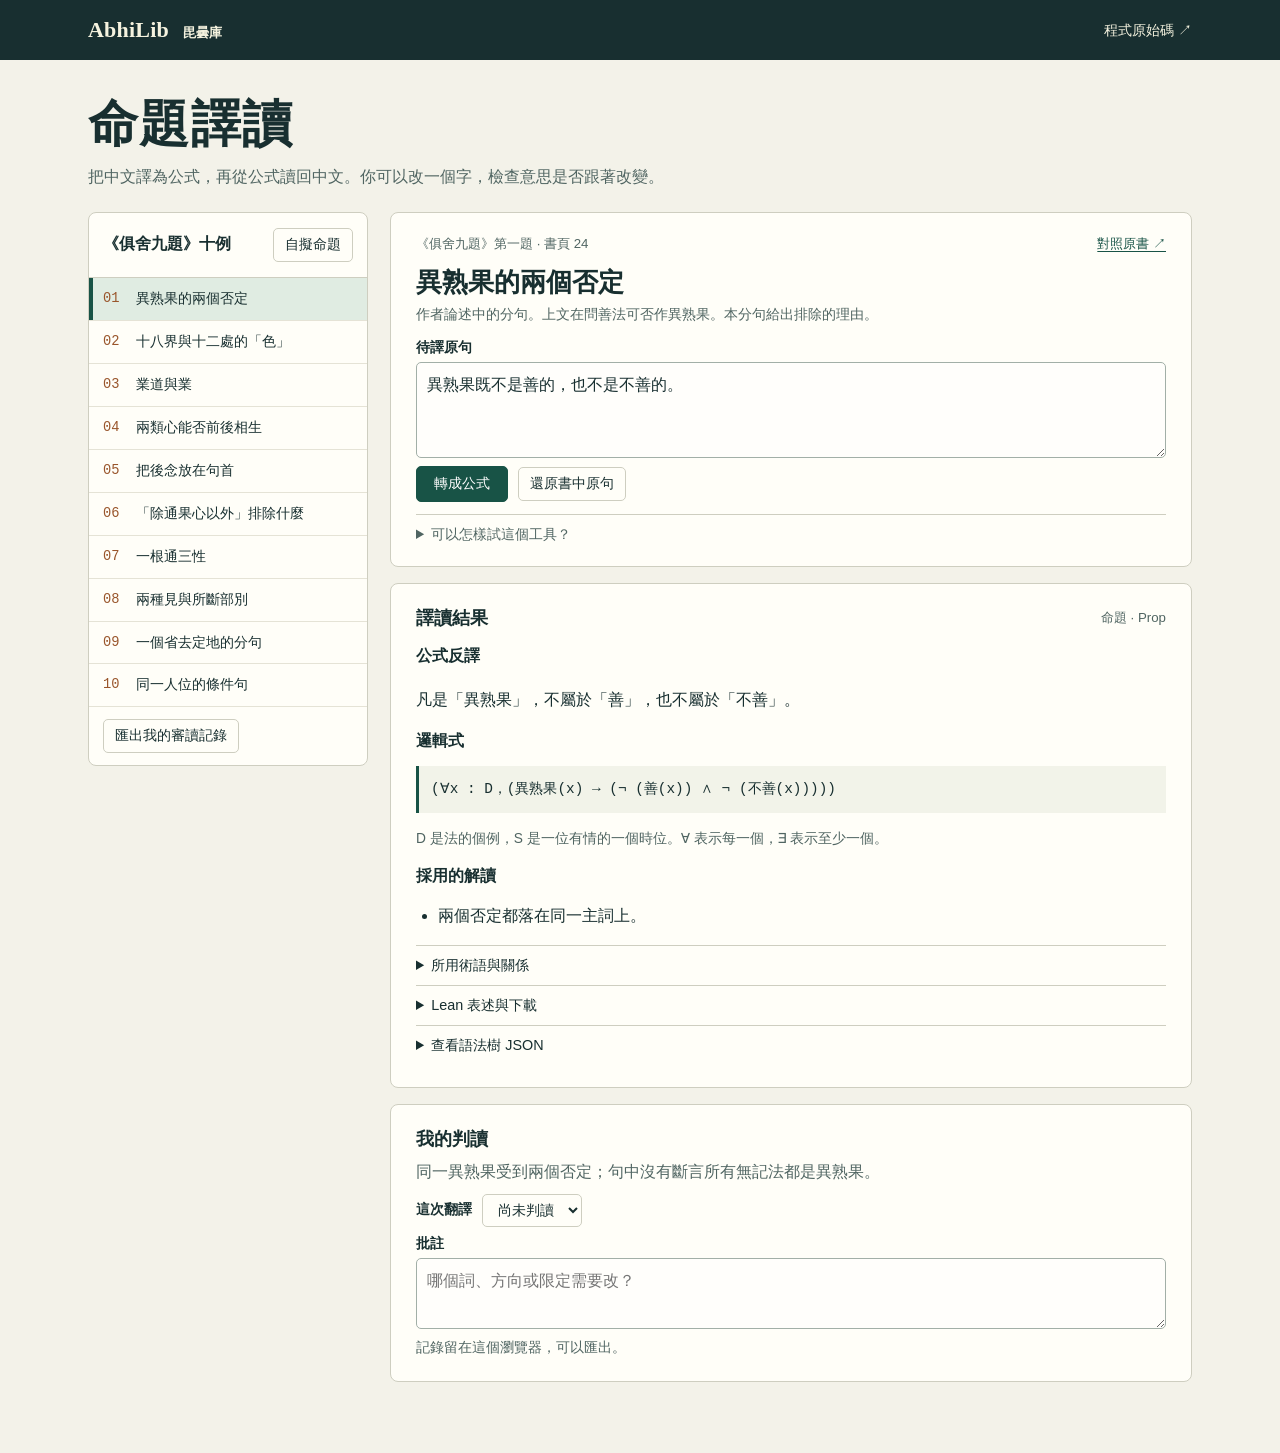
==== docs/translate/index.html @ a27d21ad "Add a standalone Chinese-to-Lean reading tool with ten sourced passages from 俱舍九題" ====
<!doctype html><html lang="zh-Hant"><head>
<meta charset="utf-8"><meta name="viewport" content="width=device-width,initial-scale=1">
<meta name="description" content="逐句檢查《俱舍九題》的中文如何轉為公式，並改寫原句重試。">
<title>命題譯讀 · AbhiLib 毘曇庫</title><link rel="stylesheet" href="style.css">
</head><body>
<header><div class="head"><a href="../" class="brand">AbhiLib <span>毘曇庫</span></a><a href="https://github.com/wanglu2016/abhilib-gpt/tree/main/docs/translate">程式原始碼 ↗</a></div></header>
<main><div class="intro"><h1>命題譯讀</h1><p>把中文譯為公式，再從公式讀回中文。你可以改一個字，檢查意思是否跟著改變。</p></div>
<div class="workspace"><nav aria-label="選擇書中命題"><div class="navhead"><h2>《俱舍九題》十例</h2><button id="blank">自擬命題</button></div><div id="list"></div><button class="export" id="export">匯出我的審讀記錄</button></nav>
<article><section class="paper"><div class="bar"><span id="source"></span><a id="pdf" target="_blank" rel="noopener">對照原書 ↗</a></div>
<h2 id="title"></h2><div id="provenance"></div><label for="input">待譯原句</label><textarea id="input" rows="3" maxlength="600" spellcheck="false"></textarea>
<p id="original" class="panelnote" hidden></p><div class="actions"><button id="convert" class="primary">轉成公式</button><button id="restore">還原書中原句</button></div>
<div id="context"></div><details class="help"><summary>可以怎樣試這個工具？</summary>
<p>可用書中詞彙另組分類、存在、成就及前後心等句。試把「有業道非業」改成「業道非業」，或在自擬命題輸入「阿那含只成就無漏初靜慮」。兩種語義可選時，先比較候選反譯，再決定取哪一種。</p>
<p>公式以「法的個例」與「人於一時」為論域。「能」在容許的情形中尋找實例。詞表逐項給出解釋，有些概念仍以分類標記表示。每次轉換都可以審讀或匯出。</p></details></section>
<section class="paper results" aria-live="polite"><div class="bar"><h2>譯讀結果</h2><span id="status"></span></div><div id="output"></div></section>
<section id="review" class="paper"><h2>我的判讀</h2><p id="check"></p><div class="reviewrow"><label for="judgment">這次翻譯</label><select id="judgment"><option value="">尚未判讀</option><option>符合原意</option><option>需要修改</option><option>尚難判定</option></select></div><label for="comment">批註</label><textarea id="comment" rows="2" placeholder="哪個詞、方向或限定需要改？"></textarea><small>記錄留在這個瀏覽器，可以匯出。</small></section>
</article></div>
</main><script type="module" src="app.mjs"></script></body></html>
---- docs/translate/style.css ----
:root{color-scheme:light;--paper:#fffef8;--ink:#182f30;--green:#185346;--line:#cecec0;--muted:#506562;--rust:#99552b;font-family:"Source Sans 3","PingFang TC","Microsoft JhengHei",sans-serif;color:var(--ink);background:#f3f2e9}*{box-sizing:border-box}body{margin:0}header{background:var(--ink);color:#fff}a{color:var(--green);text-underline-offset:3px}header a{color:#f5f3df;text-decoration:none}.head,main{max-width:1160px;margin:auto;padding:0 28px}.head{display:flex;justify-content:space-between;align-items:center;height:60px;font-size:.88rem}.brand{font:600 22px Georgia,serif;letter-spacing:.01em}.brand span{font-size:.84rem;margin-left:8px}.intro{padding:31px 0 21px}.intro p,p{line-height:1.68}.intro p{margin:6px 0 0;color:var(--muted)}h1,h2,h3{margin:0}h1,#title{font-family:"Noto Serif TC","Songti TC",serif}h1{font-size:clamp(2rem,4vw,3.1rem);letter-spacing:.03em}h2{font-size:1.13rem}h3{font-size:.97rem;margin:16px 0 6px}.workspace{display:grid;grid-template-columns:minmax(220px,280px) minmax(0,1fr);gap:22px;align-items:start;padding-bottom:55px}nav,.paper{background:var(--paper);border:1px solid var(--line);border-radius:8px}.paper{padding:22px 25px;margin-bottom:16px}.navhead,.bar,.actions,.reviewrow{display:flex;align-items:center;justify-content:space-between;gap:10px}.navhead{padding:15px 14px;border-bottom:1px solid var(--line)}.navhead h2{font-size:1rem}.bar{font-size:.83rem;color:var(--muted)}.bar h2{color:var(--ink)}#title{font-size:1.65rem;margin:12px 0 4px}#provenance,#context,small{font-size:.86rem;color:var(--muted);line-height:1.6}#provenance{margin-bottom:13px}#context{margin-top:12px}.item{display:grid;grid-template-columns:2em 1fr;gap:5px;text-align:left;width:100%;border:0;border-radius:0;border-bottom:1px solid #e5e3d6;padding:11px 14px;line-height:1.45}.item.active{background:#e0ece2;box-shadow:inset 4px 0 var(--green)}.item span{font-family:monospace;color:var(--rust)}button,select{font:inherit;font-size:.86rem;color:var(--ink);background:transparent;border:1px solid var(--line);border-radius:5px;padding:7px 11px;cursor:pointer}.item:hover,button:hover{background:#edf0e6}button:focus-visible,a:focus-visible,textarea:focus-visible,select:focus-visible{outline:3px solid #4f8978;outline-offset:2px}.primary{background:var(--green);color:white;border-color:var(--green);padding:8px 17px}.primary:hover{background:#163f36}.actions{justify-content:flex-start;margin-top:8px}.export{margin:12px 14px}.bar a{white-space:nowrap}textarea{display:block;width:100%;resize:vertical;background:#fffefb;color:var(--ink);border:1px solid #a2afa7;border-radius:5px;padding:10px;font:inherit;line-height:1.55}label{display:block;font-size:.86rem;margin:8px 0 5px;font-weight:600}pre{white-space:pre-wrap;overflow-wrap:anywhere;background:#f2f3e9;border-left:3px solid var(--green);padding:12px;font:0.9rem/1.6 "IBM Plex Mono",monospace}.translation{font-size:1.03rem;line-height:1.85;overflow-wrap:anywhere}.panelnote{background:#f7f0dc;border-left:3px solid #ba854c;padding:10px 13px}.choices{display:flex;flex-wrap:wrap;gap:8px;margin:8px 0}.choices button{text-align:left}.muted{color:var(--muted)}details{border-top:1px solid var(--line);padding:10px 0}summary{cursor:pointer;font-size:.9rem}dl{display:grid;grid-template-columns:minmax(90px,auto) 1fr;gap:6px 12px;font-size:.85rem;line-height:1.6}dt{font-weight:600}dd{margin:0}ul{line-height:1.65;padding-left:22px}.reviewrow{justify-content:flex-start}.reviewrow label{margin:0}#review p{color:var(--muted);margin:8px 0}#review small{display:block;margin-top:8px}button:disabled{opacity:.55;cursor:default}[hidden]{display:none!important}
@media(max-width:760px){.head,main{padding:0 15px}.workspace{display:flex;flex-direction:column;gap:14px}.workspace>*{width:100%}.intro{padding:23px 0 12px}.paper{padding:17px}.navhead{padding:9px 12px}#list{display:flex;overflow-x:auto}#list .item{min-width:154px;width:auto;border-right:1px solid var(--line);font-size:.82rem;padding:9px}.export{margin:7px 12px}.bar{align-items:flex-start}dl{display:block}dd{margin-bottom:6px}.head{height:46px}}

.help{margin-top:12px;padding-bottom:0;color:var(--muted)}.help p,.candidate p{font-size:.9rem}.candidate{border:1px solid var(--line);border-radius:5px;padding:12px;width:100%}.candidate button{font-weight:600;color:var(--green)}.candidate details{padding-bottom:0}.candidate p{margin:8px 0}.choices{display:grid}.panelnote{overflow-wrap:anywhere}
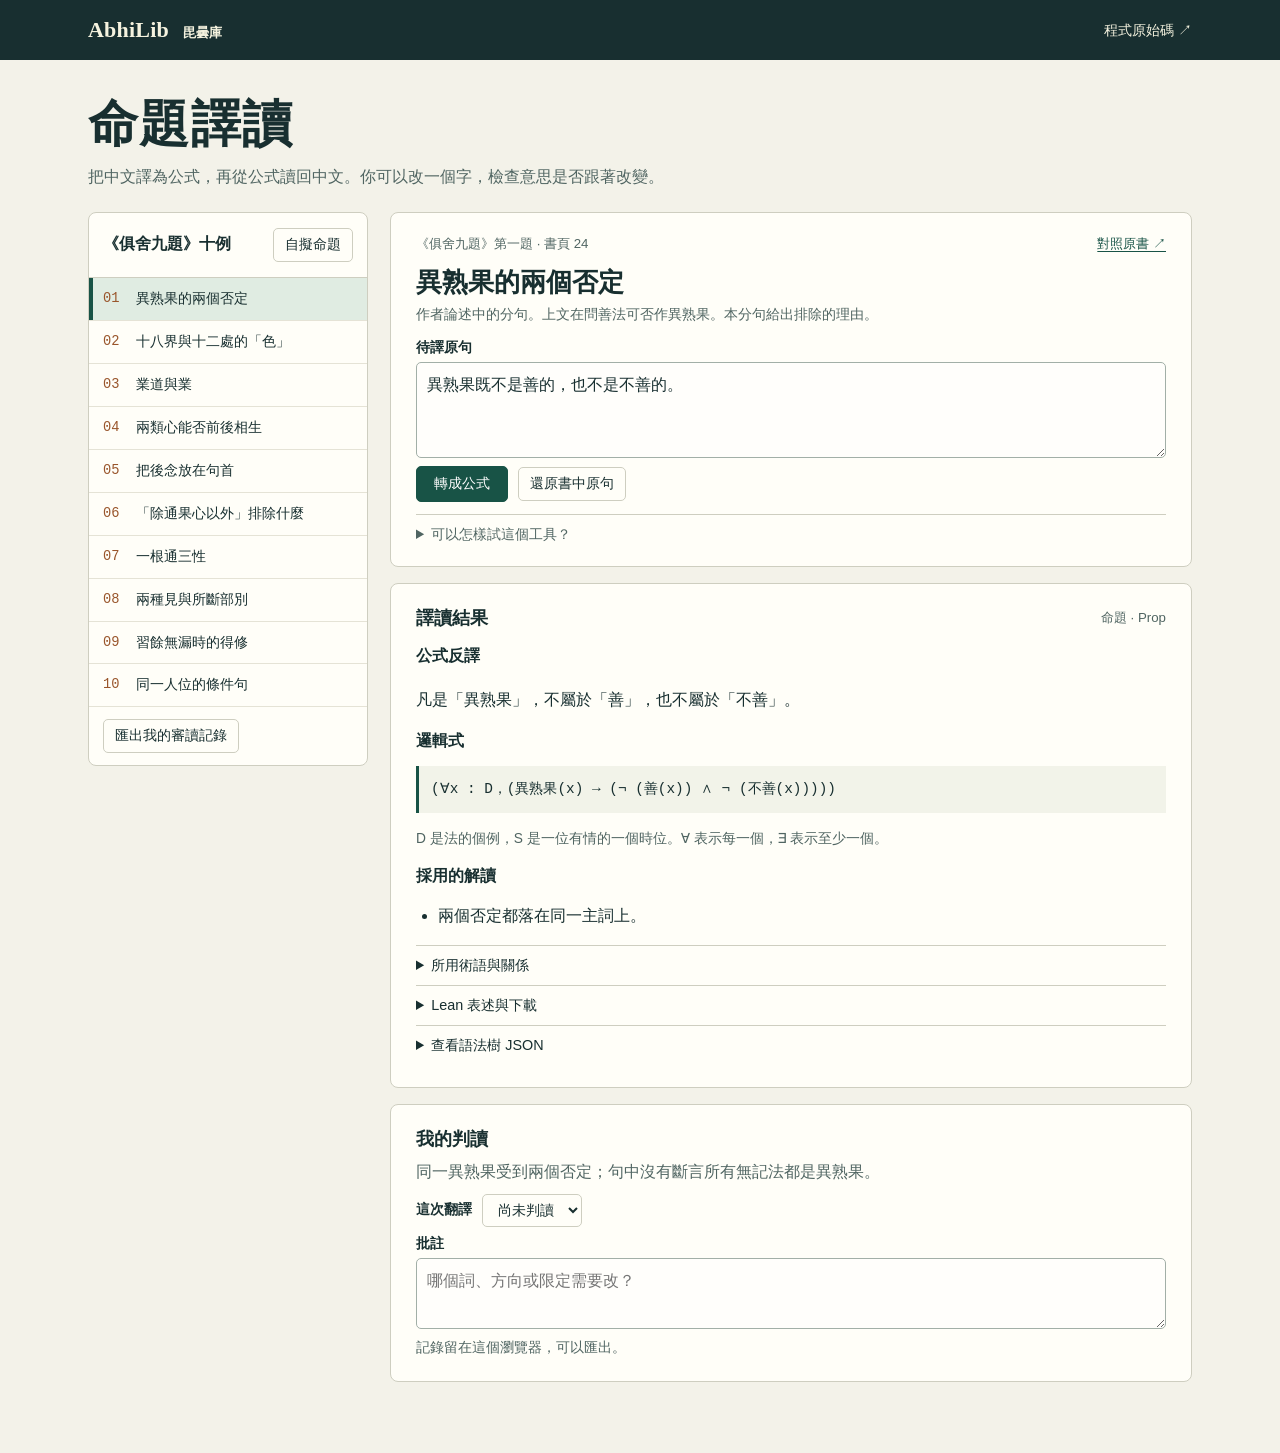
==== commit 57f70ab5: "Distinguish ten complete propositions from the additional fourfold-case fragment" ====
--- a/docs/translate/index.html
+++ b/docs/translate/index.html
@@ -9,7 +9,7 @@
 <article><section class="paper"><div class="bar"><span id="source"></span><a id="pdf" target="_blank" rel="noopener">對照原書 ↗</a></div>
 <h2 id="title"></h2><div id="provenance"></div><label for="input">待譯原句</label><textarea id="input" rows="3" maxlength="600" spellcheck="false"></textarea>
 <p id="original" class="panelnote" hidden></p><div class="actions"><button id="convert" class="primary">轉成公式</button><button id="restore">還原書中原句</button></div>
-<div id="context"></div><details class="help"><summary>可以怎樣試這個工具？</summary>
+<div id="context"></div><div id="related"></div><details class="help"><summary>可以怎樣試這個工具？</summary>
 <p>可用書中詞彙另組分類、存在、成就及前後心等句。試把「有業道非業」改成「業道非業」，或在自擬命題輸入「阿那含只成就無漏初靜慮」。兩種語義可選時，先比較候選反譯，再決定取哪一種。</p>
 <p>公式以「法的個例」與「人於一時」為論域。「能」在容許的情形中尋找實例。詞表逐項給出解釋，有些概念仍以分類標記表示。每次轉換都可以審讀或匯出。</p></details></section>
 <section class="paper results" aria-live="polite"><div class="bar"><h2>譯讀結果</h2><span id="status"></span></div><div id="output"></div></section>
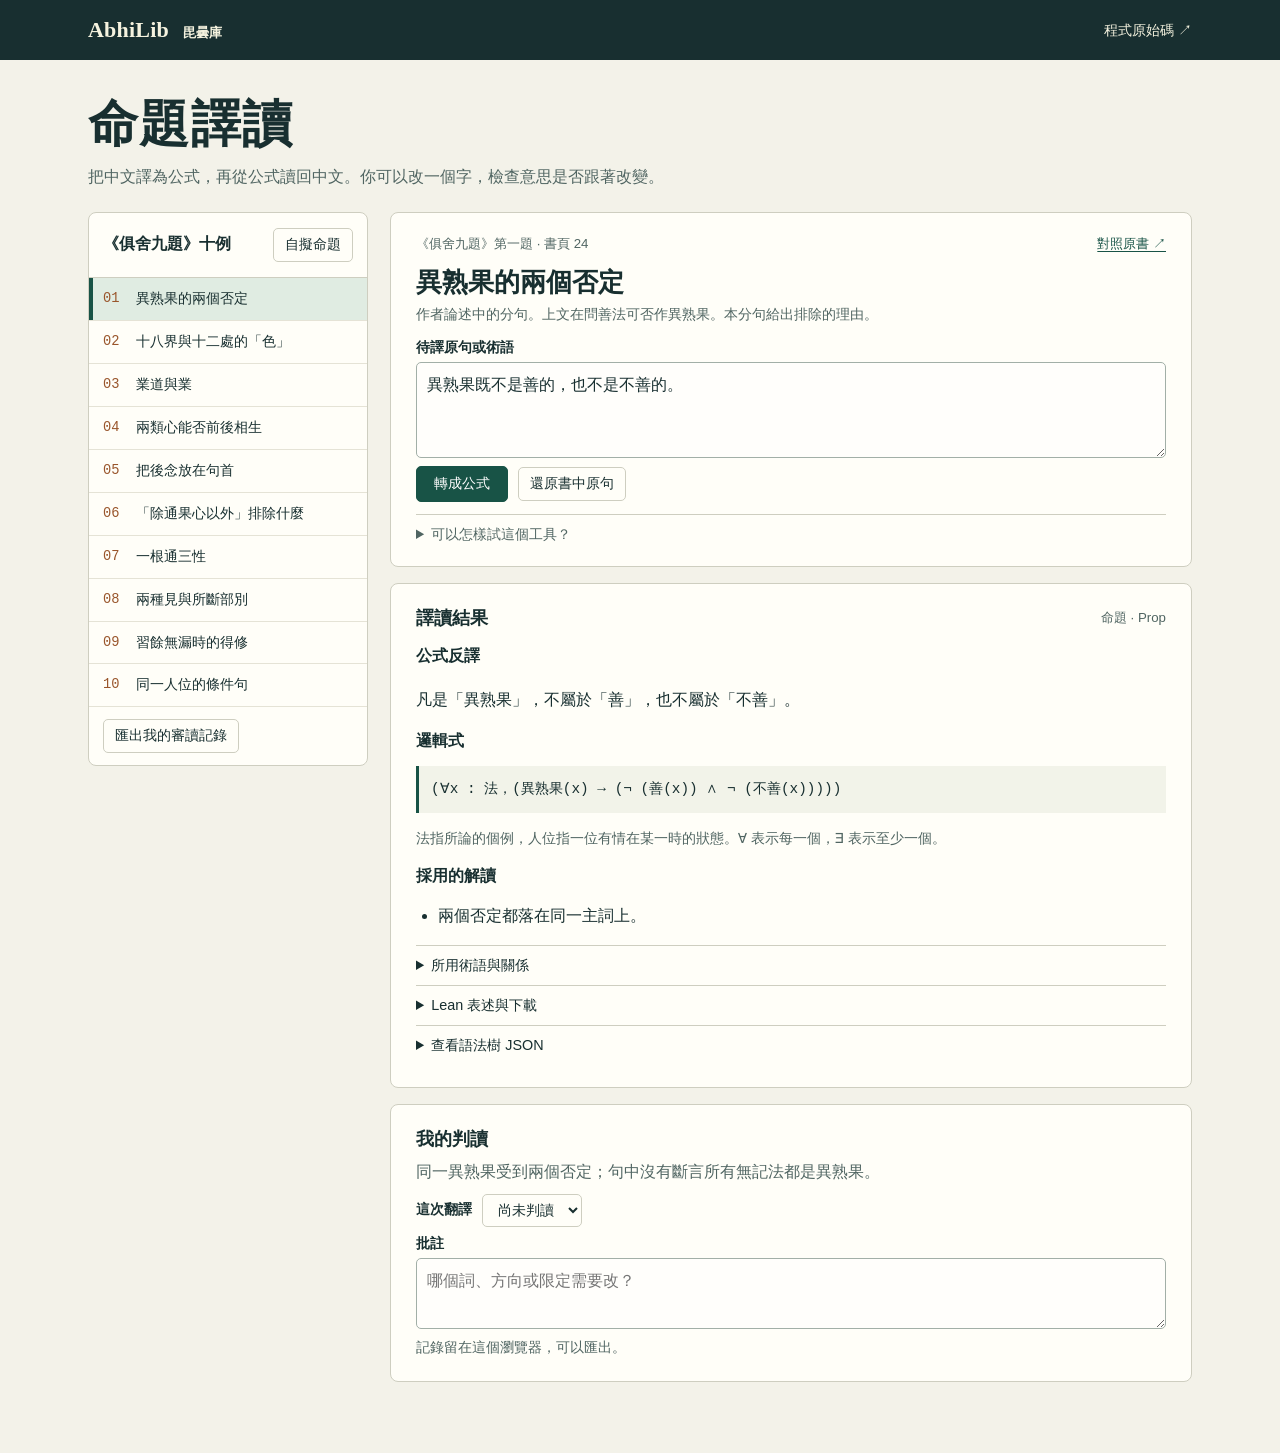
==== commit bb66c442: "以繁體中文命名正式術語，按分類區分同形義項" ====
--- a/docs/translate/index.html
+++ b/docs/translate/index.html
@@ -7,12 +7,12 @@
 <main><div class="intro"><h1>命題譯讀</h1><p>把中文譯為公式，再從公式讀回中文。你可以改一個字，檢查意思是否跟著改變。</p></div>
 <div class="workspace"><nav aria-label="選擇書中命題"><div class="navhead"><h2>《俱舍九題》十例</h2><button id="blank">自擬命題</button></div><div id="list"></div><button class="export" id="export">匯出我的審讀記錄</button></nav>
 <article><section class="paper"><div class="bar"><span id="source"></span><a id="pdf" target="_blank" rel="noopener">對照原書 ↗</a></div>
-<h2 id="title"></h2><div id="provenance"></div><label for="input">待譯原句</label><textarea id="input" rows="3" maxlength="600" spellcheck="false"></textarea>
+<h2 id="title"></h2><div id="provenance"></div><label for="input">待譯原句或術語</label><textarea id="input" rows="3" maxlength="600" spellcheck="false"></textarea>
 <p id="original" class="panelnote" hidden></p><div class="actions"><button id="convert" class="primary">轉成公式</button><button id="restore">還原書中原句</button></div>
 <div id="context"></div><div id="related"></div><details class="help"><summary>可以怎樣試這個工具？</summary>
-<p>可用書中詞彙另組分類、存在、成就及前後心等句。試把「有業道非業」改成「業道非業」，或在自擬命題輸入「阿那含只成就無漏初靜慮」。兩種語義可選時，先比較候選反譯，再決定取哪一種。</p>
+<p>直接輸入「色界」或「得」可比較義項；已知分類時，可寫「十八界.色界等於十二處.色處」。也可用書中詞彙另組分類、存在、成就及前後心等句。試把「有業道非業」改成「業道非業」，或在自擬命題輸入「阿那含只成就無漏初靜慮」。兩種語義可選時，先比較候選反譯，再決定取哪一種。</p>
 <p>公式以「法的個例」與「人於一時」為論域。「能」在容許的情形中尋找實例。詞表逐項給出解釋，有些概念仍以分類標記表示。每次轉換都可以審讀或匯出。</p></details></section>
 <section class="paper results" aria-live="polite"><div class="bar"><h2>譯讀結果</h2><span id="status"></span></div><div id="output"></div></section>
-<section id="review" class="paper"><h2>我的判讀</h2><p id="check"></p><div class="reviewrow"><label for="judgment">這次翻譯</label><select id="judgment"><option value="">尚未判讀</option><option>符合原意</option><option>需要修改</option><option>尚難判定</option></select></div><label for="comment">批註</label><textarea id="comment" rows="2" placeholder="哪個詞、方向或限定需要改？"></textarea><small>記錄留在這個瀏覽器，可以匯出。</small></section>
+<section id="review" class="paper"><h2>我的判讀</h2><p id="check"></p><div id="pastFormula"></div><div class="reviewrow"><label for="judgment">這次翻譯</label><select id="judgment"><option value="">尚未判讀</option><option>符合原意</option><option>需要修改</option><option>尚難判定</option></select></div><label for="comment">批註</label><textarea id="comment" rows="2" placeholder="哪個詞、方向或限定需要改？"></textarea><small>記錄留在這個瀏覽器，可以匯出。</small></section>
 </article></div>
 </main><script type="module" src="app.mjs"></script></body></html>
